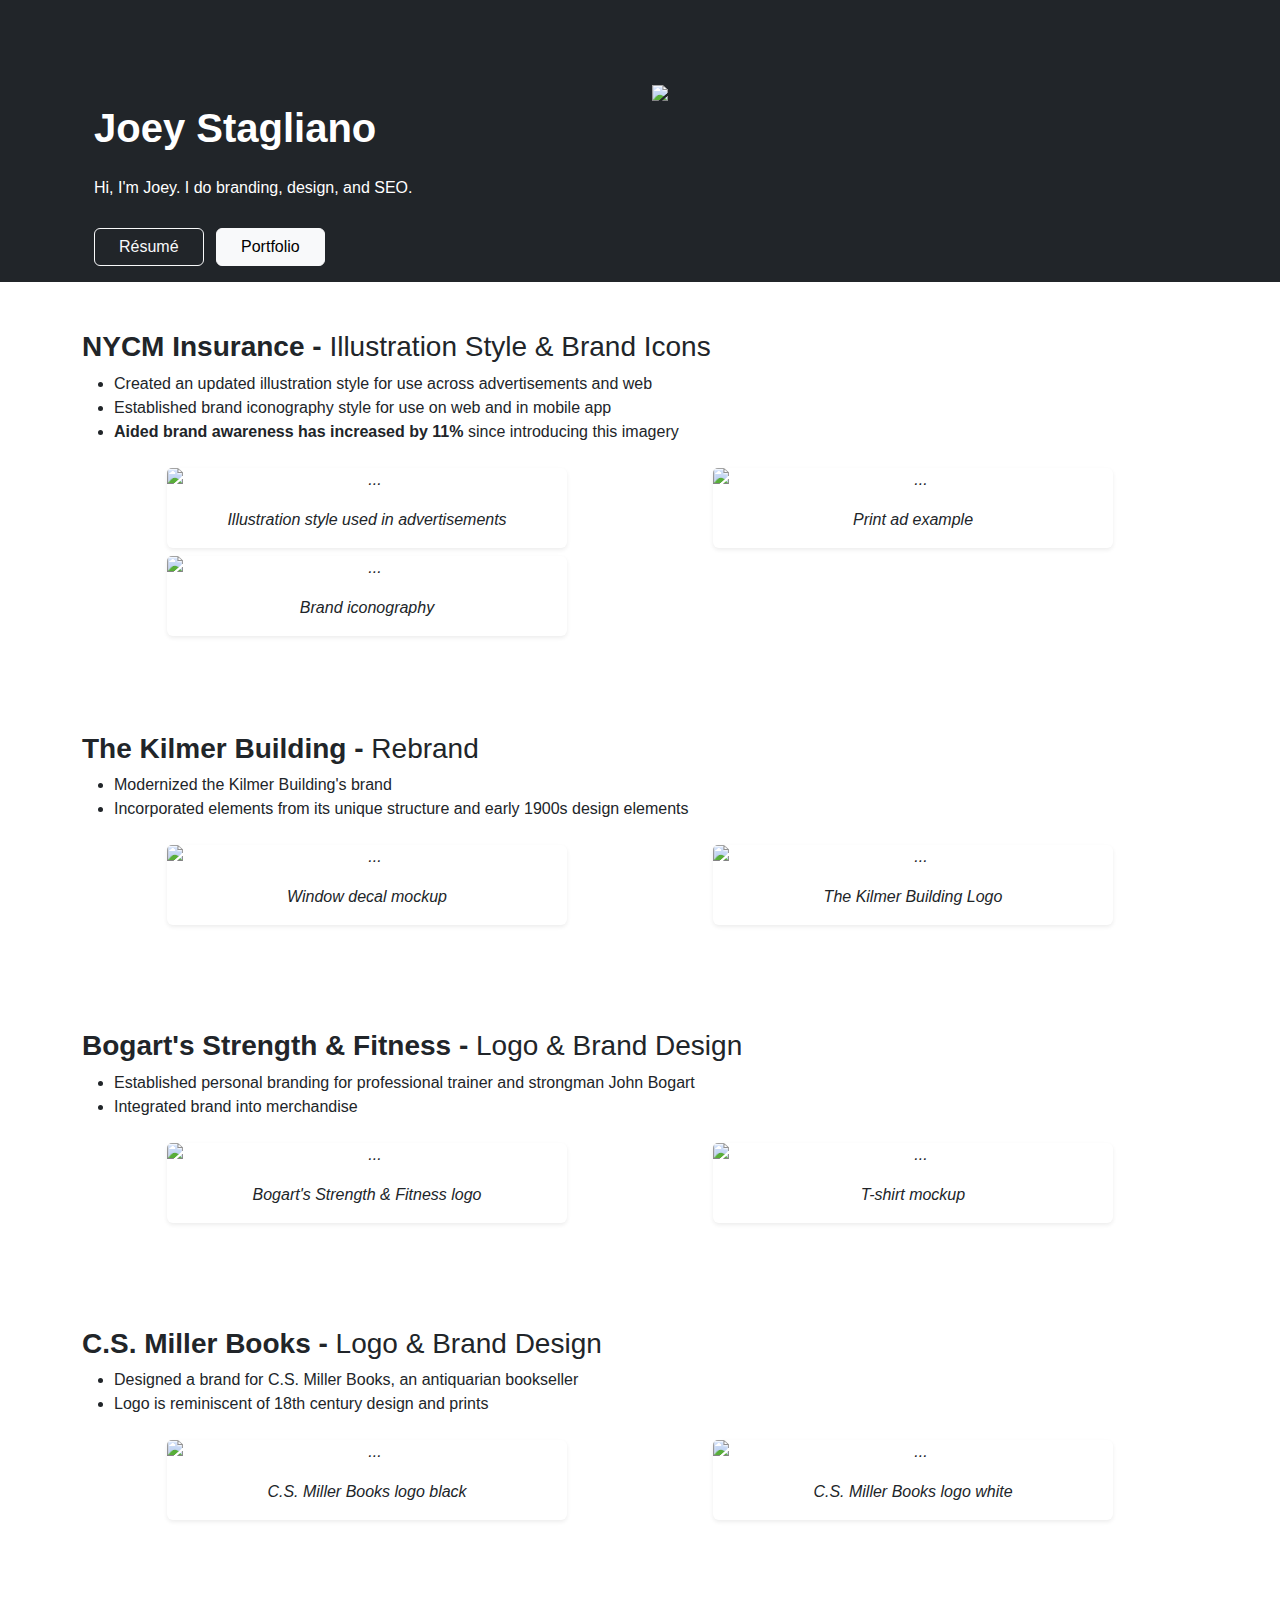
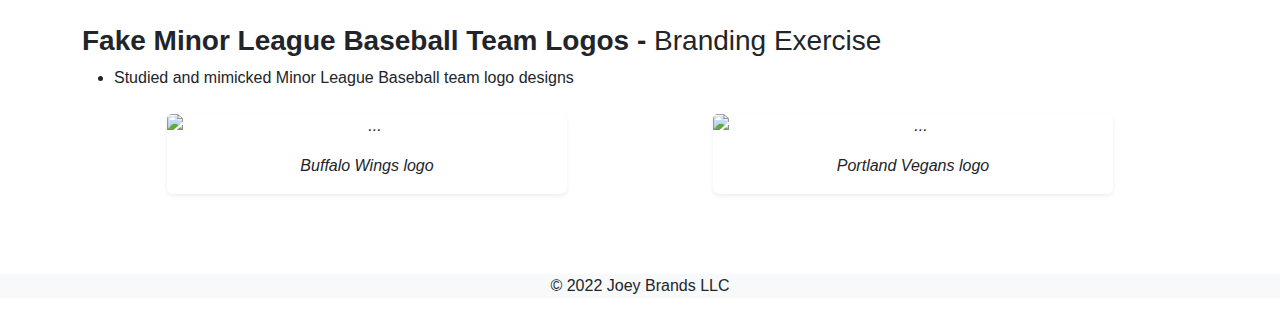
==== index.html @ 72ff2946 "Update index.html" ====
<!DOCTYPE html>
<html lang="en" >
<head>
  <meta name="viewport" content="width=device-width, initial-scale=1">
  <meta charset="UTF-8">
  <title>Portfolio | Joey Stagliano | Joey Brands LLC</title>
  <link rel='stylesheet' href='https://cdnjs.cloudflare.com/ajax/libs/bootstrap/5.0.2/css/bootstrap.min.css'><link rel="stylesheet" href="./style.css">
<link rel="apple-touch-icon" sizes="180x180" href="/apple-touch-icon.png">
<link rel="icon" type="image/png" sizes="32x32" href="/favicon-32x32.png">
<link rel="icon" type="image/png" sizes="16x16" href="/favicon-16x16.png">
<link rel="manifest" href="/site.webmanifest">
  
</head>
<body>
<!-- partial:index.partial.html -->
<nav class="navbar navbar-dark  bg-dark">
  <div class="container">
  <a class="navbar-brand" href="https://www.joeystag.com">
    <img src="https://i.imgur.com/K0CAUh5.png" style="height:70px;"  alt="">
  </a>
  </div>
</nav>
<div class="bg-dark">
<div class="pt-lg-4 container mb-4">
  <div class="row">
  <div class="col-md my-xl-auto text-center text-md-left text-md-start">
<h1 class="my-lg-4  my-3" style="color:white; font-weight:600;">Joey Stagliano</h1>

    <p class="" style="color:white;">Hi, I'm Joey. I do branding, design, and SEO.
      </br></br>
    <a href="https://www.joeystag.com/Joey-Stagliano-Resume.pdf" target="_blank" type="button" class=" px-4 me-1 mt-1 btn btn-outline-light">Résumé</a>
    <button type="button" class="ms-1 mt-1 px-4 btn btn-light" onClick="document.getElementById('port').scrollIntoView();">Portfolio</button>

      
  </div>

<div class="col-md">
  <img class="img-fluid" src="https://imgur.com/apN8vdN.png">
</div>
</div>
  </div>
</div>
<div class="mt-5 mb-4 container port-item" id="port">
  <h3><strong>NYCM Insurance -</strong> Illustration Style & Brand Icons</h3>
  
  <ul>
    <li>Created an updated illustration style for use across advertisements and web</li>
    <li>Established brand iconography style for use on web and in mobile app</li>
    <li><strong>Aided brand awareness has increased by 11%</strong> since introducing this imagery</li>
  </ul>
    
<div class="row container"> 
  <div class="col-md">
  <div class="shadow-sm card my-2 mx-auto" style="max-width:25rem;">
  <img src="https://imgur.com/pEaIpIZ.jpg" class="card-img-top" alt="...">
  <div class="card-body">
    <p class="card-text">Illustration style used in advertisements</p>
  </div>
    
</div>
  <div class="shadow-sm card mx-auto" style="max-width:25rem;">
  <img src="https://imgur.com/qzsL9UN.jpg" class="card-img-top" alt="...">
  <div class="card-body">
    <p class="card-text">Brand iconography</p>
  </div>
    </div>
  </div>
  <div class="col-md">
    <div class="shadow-sm card my-2 mx-auto" style="max-width:25rem;">
  <img src="https://imgur.com/f7AHFjc.jpg" class="card-img-top" alt="...">
  <div class="card-body">
    <p class="card-text">Print ad example</p>
  </div>
    </div>
</div>
  </div>
</div>
</br></br>
<div class="d-none mt-4 mb-4 container port-item">
  <h3><strong>J.D. Power Award -</strong> 3D Render</h3>
  <p><u>Prompt:</u> Find innovative ways to announce our company's reception of the J.D. Power Award.</p>
  
  <p><u>Solution:</u> Developed a 3D model of the J.D. Power Award. Incorporated 3D model into television ads and Snapchat Lenses. Approved for official use by J.D. Power and Associates.</p>
</div>

<div class="mt-4 mb-4 container port-item">
  <h3><strong>The Kilmer Building -</strong> Rebrand</h3>
  <ul>
    <li>Modernized the Kilmer Building's brand</li>
    <li>Incorporated elements from its unique structure and early 1900s design elements</li>
  </ul>

  <div class="row container">
  <div class="col-md">
    <div class="shadow-sm card my-2 mx-auto" style="max-width:25rem;">
  <img src="https://imgur.com/TvI74nU.jpg" class="card-img-top" alt="...">
  <div class="card-body">
    <p class="card-text">Window decal mockup</p>
  </div>
    </div>
  </div>
      <div class="col-md">
    <div class="shadow-sm card my-2 mx-auto" style="max-width:25rem;">
  <img src="https://imgur.com/OAW76uk.jpg" class="card-img-top" alt="...">
  <div class="card-body">
    <p class="card-text">The Kilmer Building Logo</p>
  </div>
    </div>
  </div>
    
  </div>


</div>
</br></br>
<div class="mt-4 mb-4 container port-item">
  <h3><strong>Bogart's Strength & Fitness -</strong> Logo & Brand Design</h3>
 <ul>
    <li>Established personal branding for professional trainer and strongman John Bogart</li>
    <li>Integrated brand into merchandise</li>
  </ul>
  <div class="row container">
  <div class="col-md">
    <div class="shadow-sm card my-2 mx-auto" style="max-width:25rem;">
  <img src="https://imgur.com/4O9Qn8U.jpg" class="card-img-top" alt="...">
  <div class="card-body">
    <p class="card-text">Bogart's Strength & Fitness logo</p>
  </div>
    </div>
  </div>
      <div class="col-md">
    <div class="shadow-sm card my-2 mx-auto" style="max-width:25rem;">
  <img src="https://imgur.com/Vyxiqsl.jpg" class="card-img-top" alt="...">
  <div class="card-body">
    <p class="card-text">T-shirt mockup</p>
  </div>
    </div>
  </div>
    
  </div>

</div>
</br></br>
<div class="mt-4 mb-4 container port-item">
  <h3><strong>C.S. Miller Books -</strong> Logo & Brand Design</h3>
    <ul>
    <li>Designed a brand for C.S. Miller Books, an antiquarian bookseller</li>
    <li>Logo is reminiscent of 18th century design and prints</li>
  </ul>

  <div class="row container">
  <div class="col-md">
    <div class="shadow-sm card my-2 mx-auto" style="max-width:25rem;">
  <img src="https://imgur.com/b6PWWic.jpg" class="card-img-top" alt="...">
  <div class="card-body">
    <p class="card-text">C.S. Miller Books logo black</p>
  </div>
    </div>
  </div>
      <div class="col-md">
    <div class="shadow-sm card my-2 mx-auto" style="max-width:25rem;">
  <img src="https://imgur.com/qKmc8zg.jpg" class="card-img-top" alt="...">
  <div class="card-body">
    <p class="card-text">C.S. Miller Books logo white</p>
  </div>
    </div>
  </div>
    
  </div>

 
</div>

</br></br>

<div class="mt-4 mb-4 container port-item">
  <h3><strong>Fake Minor League Baseball Team Logos -</strong> Branding Exercise</h3>

    <ul>
    <li>Studied and mimicked Minor League Baseball team logo designs</li>
  </ul>

  <div class="row container">
  <div class="col-md">
    <div class="shadow-sm card my-2 mx-auto" style="max-width:25rem;">
  <img src="https://imgur.com/6cufSTl.jpg" class="card-img-top" alt="...">
  <div class="card-body">
    <p class="card-text">Buffalo Wings logo</p>
  </div>
    </div>
  </div>
      <div class="col-md">
    <div class="shadow-sm card my-2 mx-auto" style="max-width:25rem;">
  <img src="https://imgur.com/HOObIya.jpg" class="card-img-top" alt="...">
  <div class="card-body">
    <p class="card-text">Portland Vegans logo</p>
  </div>
    </div>
  </div>
    
  </div>
  
</div>

</br></br>

<div class="m-0 text-center contianer-flex bg-light">
  <p>© 2022 Joey Brands LLC</p>
</div>
<!-- partial -->
  <script src='https://cdnjs.cloudflare.com/ajax/libs/bootstrap/5.1.3/js/bootstrap.min.js'></script>
<script src='https://cdnjs.cloudflare.com/ajax/libs/jquery/3.6.0/jquery.min.js'></script>
</body>
</html>
---- style.css ----
body{
  font-family:arial;
  margin:0px;
}

.card{
  border:none;
  text-align:center;
  font-style:italic;
  
}

.row{
  margin-left: 0px;margin-right: 0px;
}
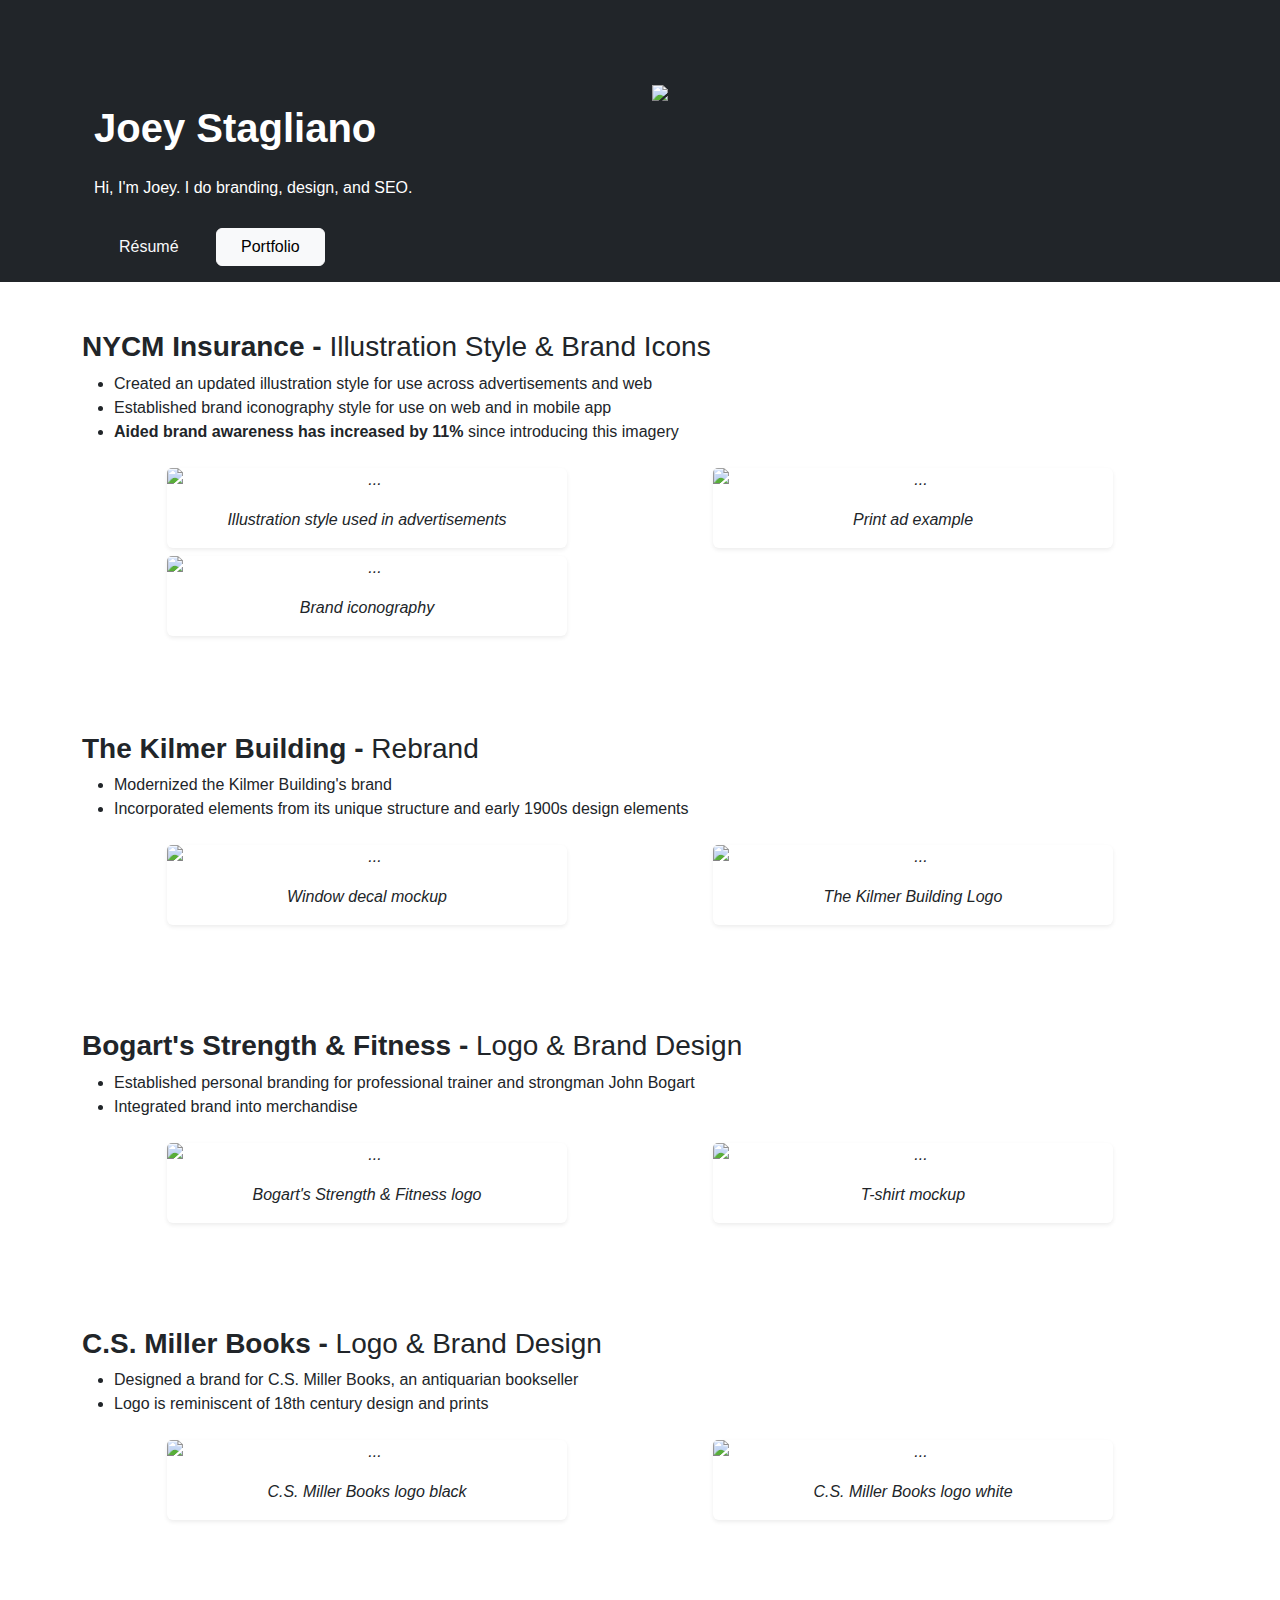
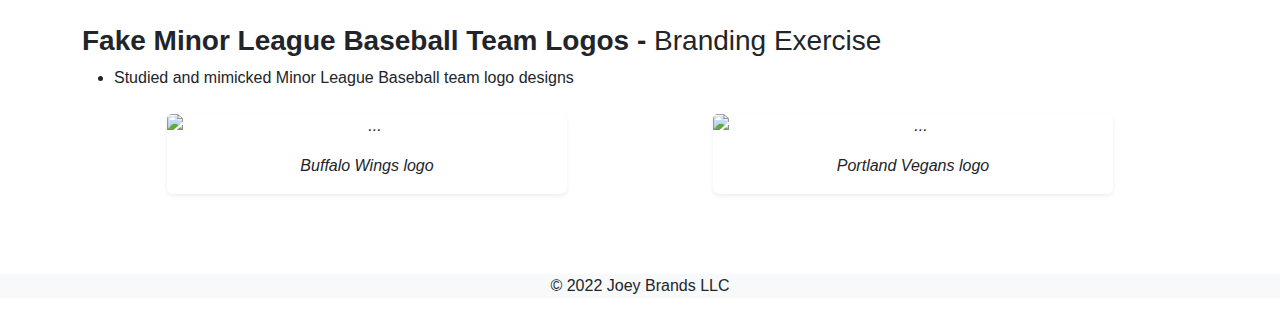
==== commit ed1085fc: "Update index.html" ====
--- a/index.html
+++ b/index.html
@@ -28,7 +28,11 @@
 
     <p class="" style="color:white;">Hi, I'm Joey. I do branding, design, and SEO.
       </br></br>
-    <a href="https://www.joeystag.com/Joey-Stagliano-Resume.pdf" target="_blank" type="button" class=" px-4 me-1 mt-1 btn btn-outline-light">Résumé</a>
+    <a href="https://www.joeystag.com/Joey-Stagliano-Resume.pdf" style="background-color: transparent;
+    border: 1px solid transparent;
+    padding: 0.375rem 0.75rem;
+    font-size: 1rem;
+    border-radius: 0.25rem;" target="_blank" type="button" class=" px-4 me-1 mt-1 btn btn-outline-light">Résumé</a>
     <button type="button" class="ms-1 mt-1 px-4 btn btn-light" onClick="document.getElementById('port').scrollIntoView();">Portfolio</button>
 
       
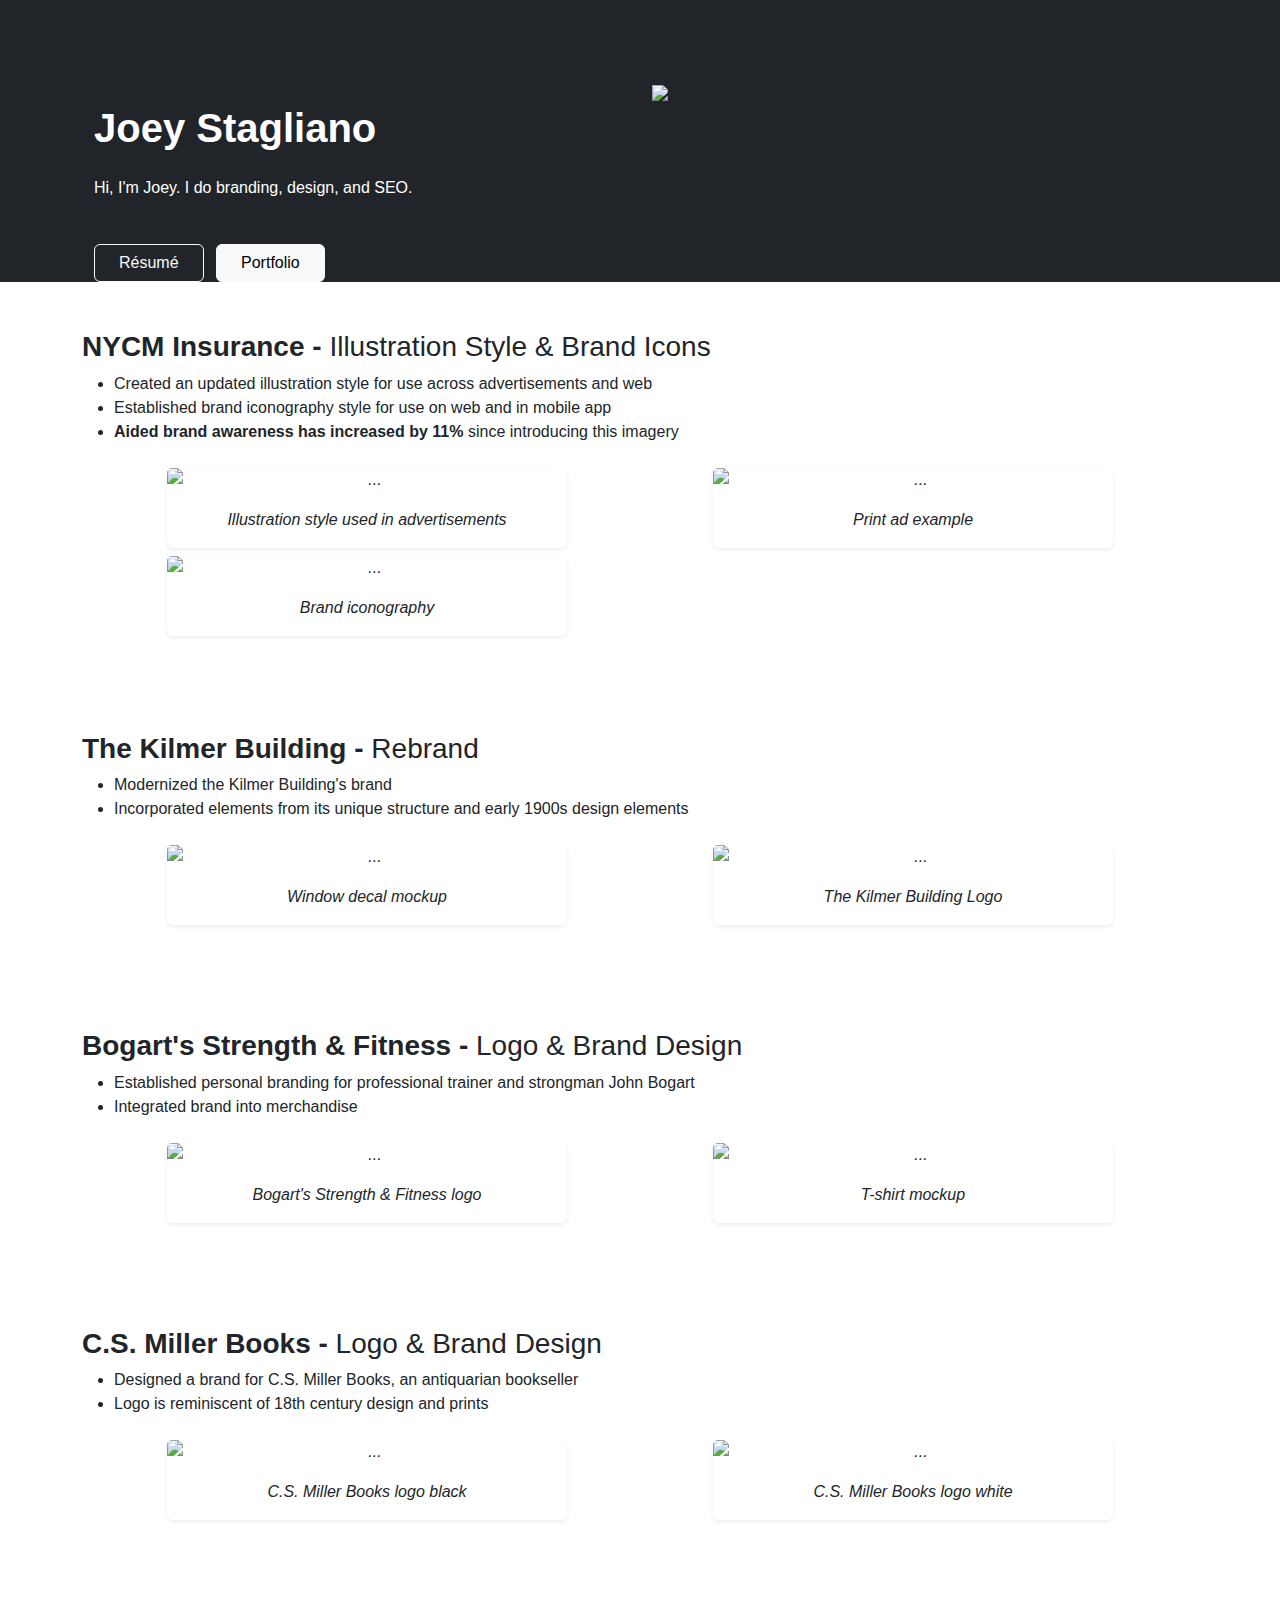
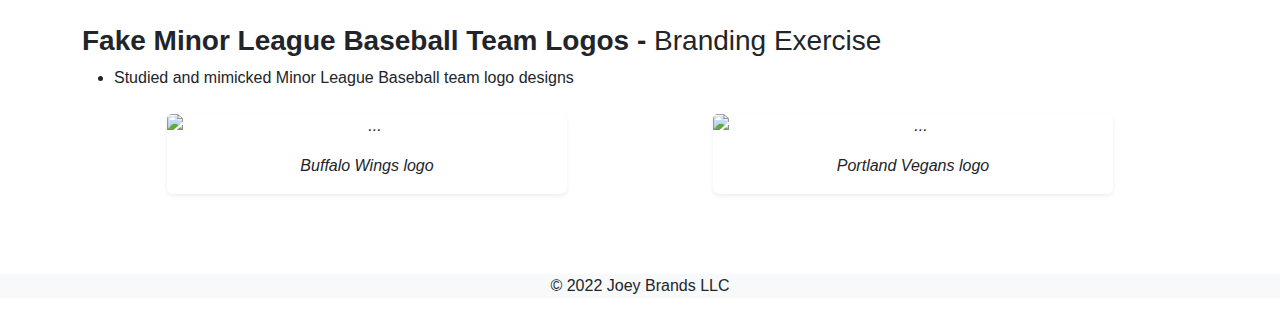
==== commit cf5d9d97: "Update index.html" ====
--- a/index.html
+++ b/index.html
@@ -28,11 +28,7 @@
 
     <p class="" style="color:white;">Hi, I'm Joey. I do branding, design, and SEO.
       </br></br>
-    <a href="https://www.joeystag.com/Joey-Stagliano-Resume.pdf" style="background-color: transparent;
-    border: 1px solid transparent;
-    padding: 0.375rem 0.75rem;
-    font-size: 1rem;
-    border-radius: 0.25rem;" target="_blank" type="button" class=" px-4 me-1 mt-1 btn btn-outline-light">Résumé</a>
+    <div href="https://www.joeystag.com/Joey-Stagliano-Resume.pdf" style="" target="_blank" type="button" class=" px-4 me-1 mt-1 btn btn-outline-light">Résumé</div>
     <button type="button" class="ms-1 mt-1 px-4 btn btn-light" onClick="document.getElementById('port').scrollIntoView();">Portfolio</button>
 
       
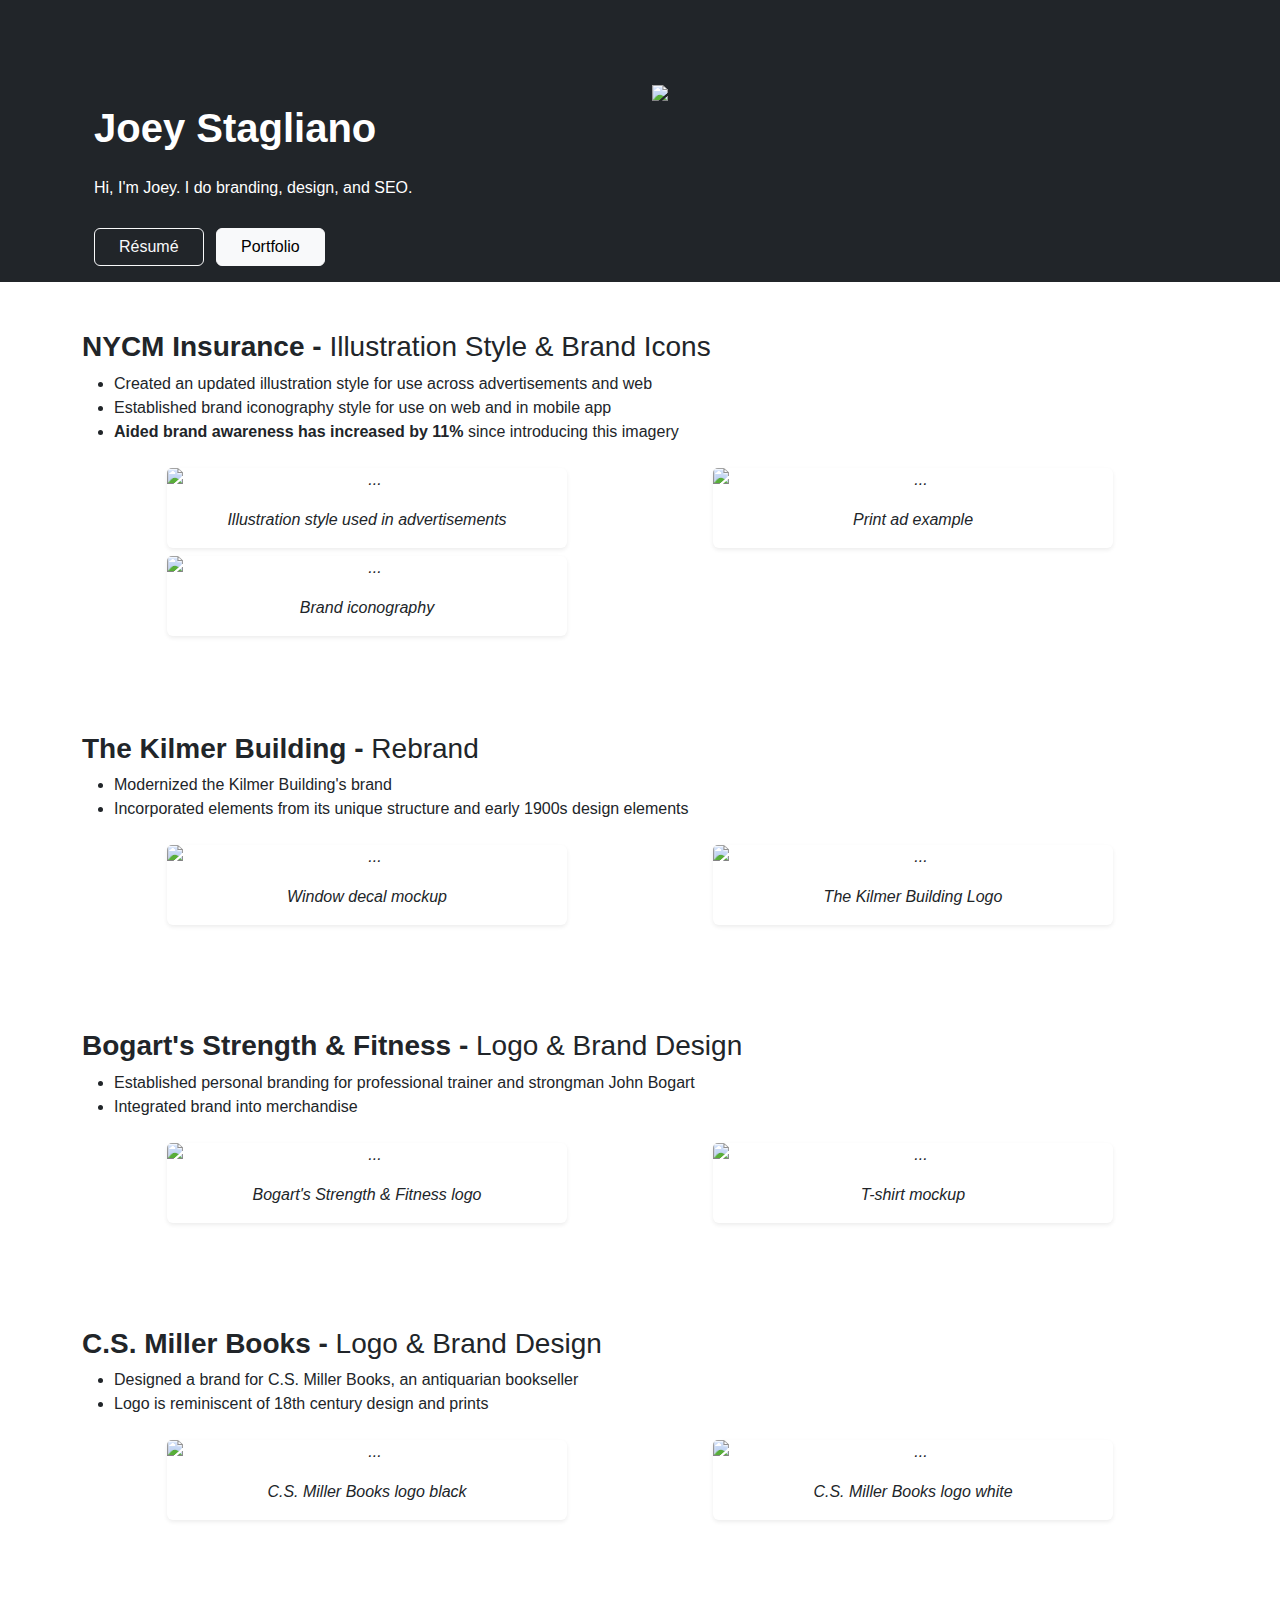
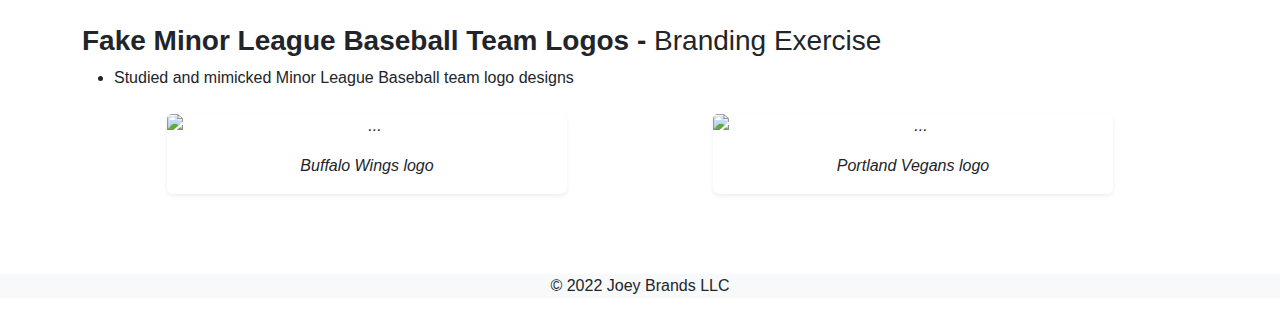
==== commit a8c04fc7: "Update index.html" ====
--- a/index.html
+++ b/index.html
@@ -28,7 +28,7 @@
 
     <p class="" style="color:white;">Hi, I'm Joey. I do branding, design, and SEO.
       </br></br>
-    <div href="https://www.joeystag.com/Joey-Stagliano-Resume.pdf" style="" target="_blank" type="button" class=" px-4 me-1 mt-1 btn btn-outline-light">Résumé</div>
+    <a href="https://www.joeystag.com/Joey-Stagliano-Resume.pdf" style="" target="_blank" type="button" class=" px-4 me-1 mt-1 btn btn-outline-light">Résumé</a>
     <button type="button" class="ms-1 mt-1 px-4 btn btn-light" onClick="document.getElementById('port').scrollIntoView();">Portfolio</button>
 
       
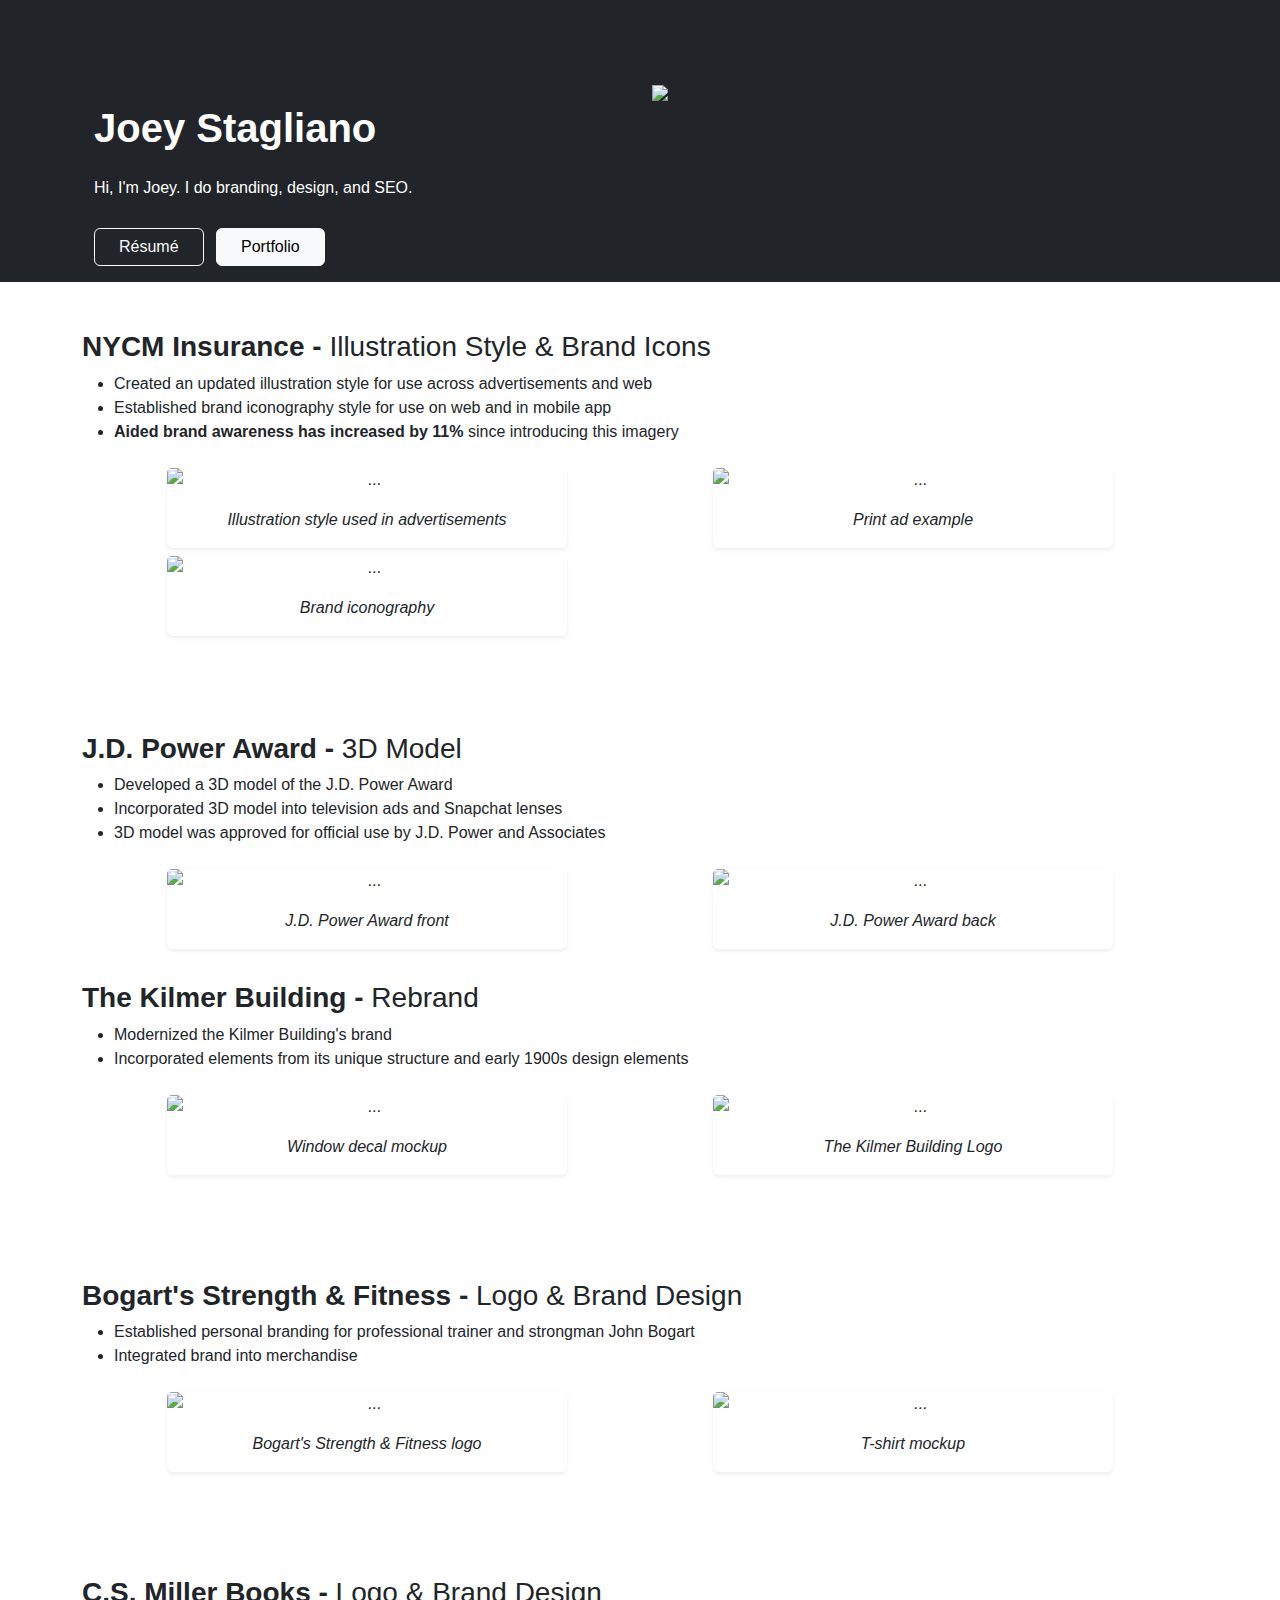
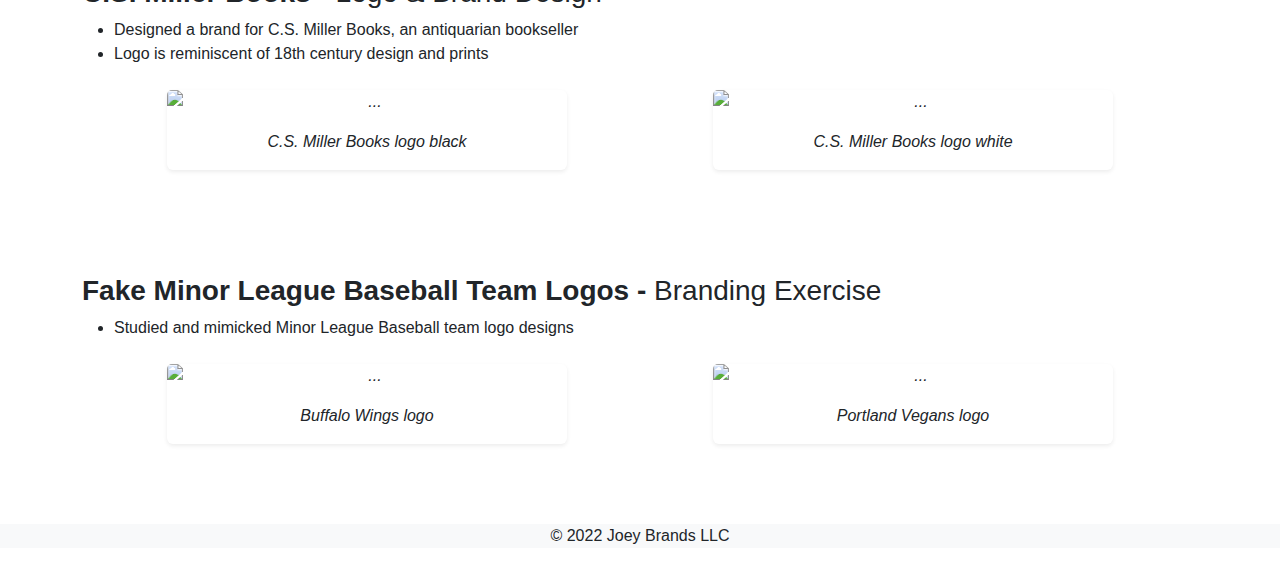
==== commit 3f03912f: "Update index.html" ====
--- a/index.html
+++ b/index.html
@@ -28,7 +28,7 @@
 
     <p class="" style="color:white;">Hi, I'm Joey. I do branding, design, and SEO.
       </br></br>
-    <a href="https://www.joeystag.com/Joey-Stagliano-Resume.pdf" style="" target="_blank" type="button" class=" px-4 me-1 mt-1 btn btn-outline-light">Résumé</a>
+    <a href="https://www.joeystag.com/Joey-Stagliano-Resume.pdf" style="" target="_blank" class=" px-4 me-1 mt-1 btn btn-outline-light">Résumé</a>
     <button type="button" class="ms-1 mt-1 px-4 btn btn-light" onClick="document.getElementById('port').scrollIntoView();">Portfolio</button>
 
       
@@ -76,11 +76,35 @@
   </div>
 </div>
 </br></br>
-<div class="d-none mt-4 mb-4 container port-item">
-  <h3><strong>J.D. Power Award -</strong> 3D Render</h3>
-  <p><u>Prompt:</u> Find innovative ways to announce our company's reception of the J.D. Power Award.</p>
-  
-  <p><u>Solution:</u> Developed a 3D model of the J.D. Power Award. Incorporated 3D model into television ads and Snapchat Lenses. Approved for official use by J.D. Power and Associates.</p>
+<div class="mt-4 mb-4 container port-item">
+  <h3><strong>J.D. Power Award -</strong> 3D Model</h3>
+  <ul>
+    <li>Developed a 3D model of the J.D. Power Award</li>
+    <li>Incorporated 3D model into television ads and Snapchat lenses</li>
+    <li>3D model was approved for official use by J.D. Power and Associates</li>
+  </ul>
+
+  <div class="row container">
+  <div class="col-md">
+    <div class="shadow-sm card my-2 mx-auto" style="max-width:25rem;">
+  <img src="https://imgur.com/NRsNWrU.jpg" class="card-img-top" alt="...">
+  <div class="card-body">
+    <p class="card-text">J.D. Power Award front</p>
+  </div>
+    </div>
+  </div>
+      <div class="col-md">
+    <div class="shadow-sm card my-2 mx-auto" style="max-width:25rem;">
+  <img src="https://imgur.com/by4s08Q.jpg" class="card-img-top" alt="...">
+  <div class="card-body">
+    <p class="card-text">J.D. Power Award back</p>
+  </div>
+    </div>
+  </div>
+    
+  </div>
+
+
 </div>
 
 <div class="mt-4 mb-4 container port-item">
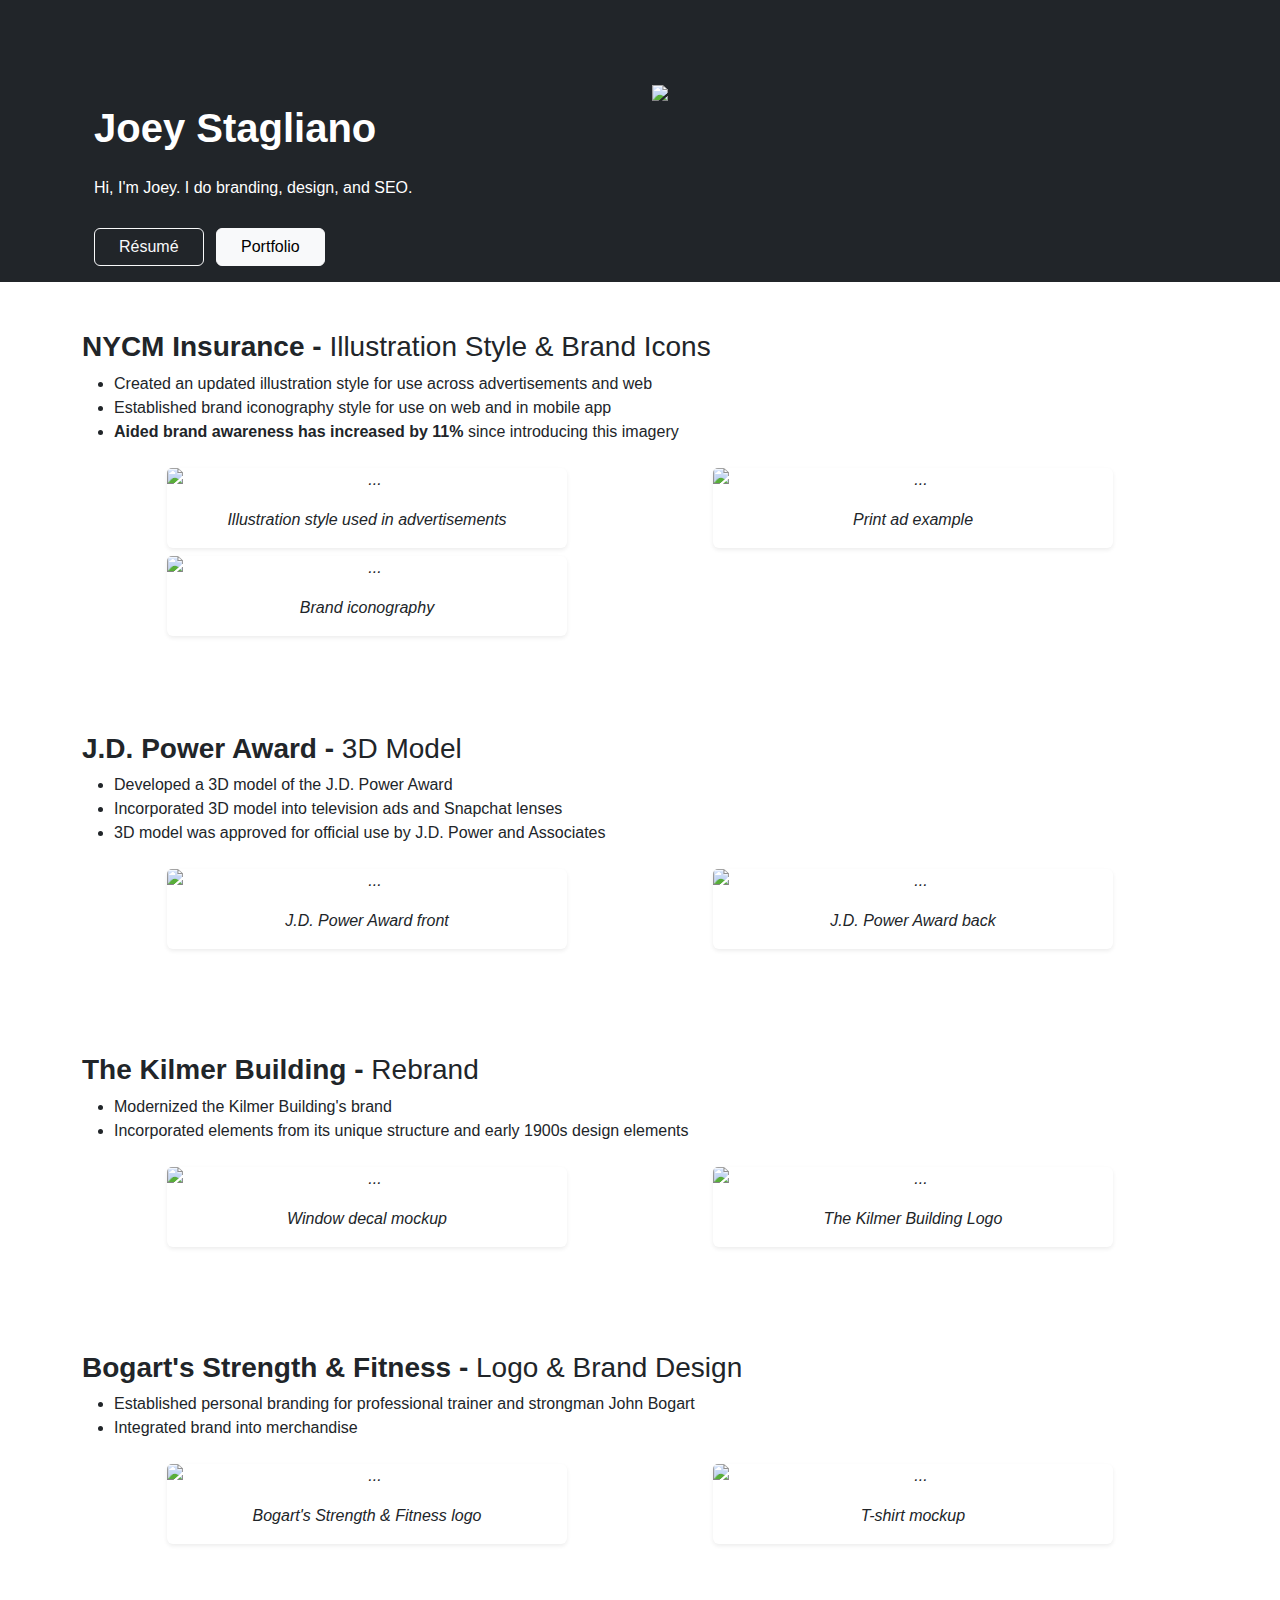
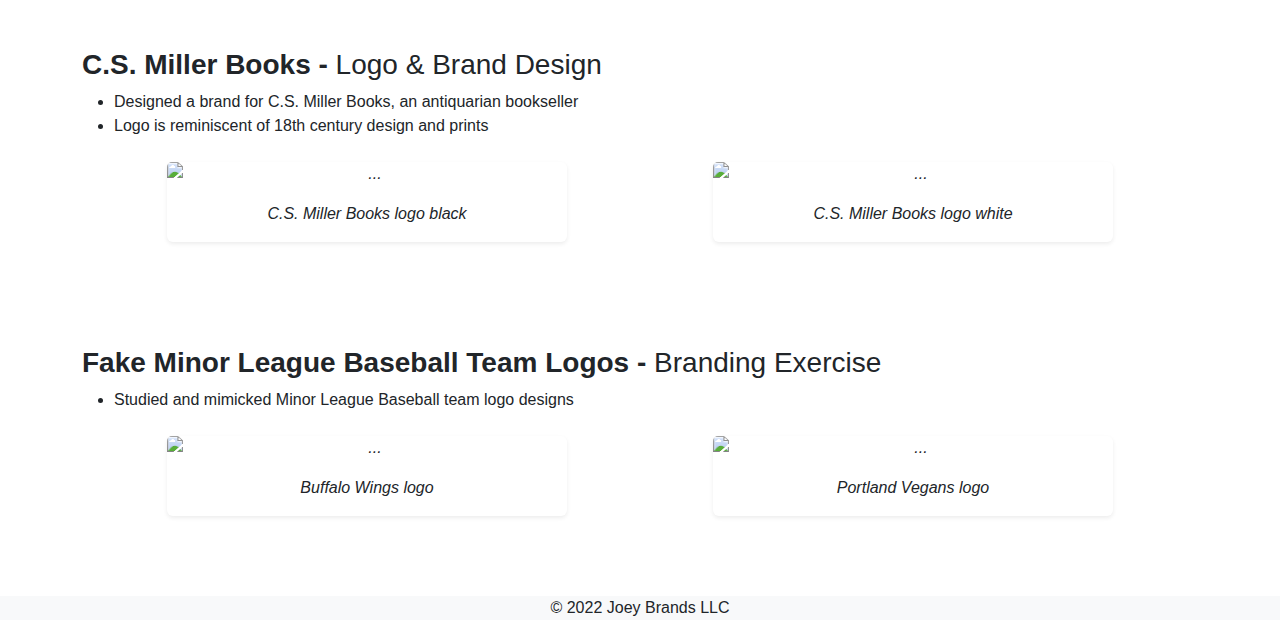
==== commit 7fef1fad: "Update index.html" ====
--- a/index.html
+++ b/index.html
@@ -106,7 +106,7 @@
 
 
 </div>
-
+</br></br>
 <div class="mt-4 mb-4 container port-item">
   <h3><strong>The Kilmer Building -</strong> Rebrand</h3>
   <ul>
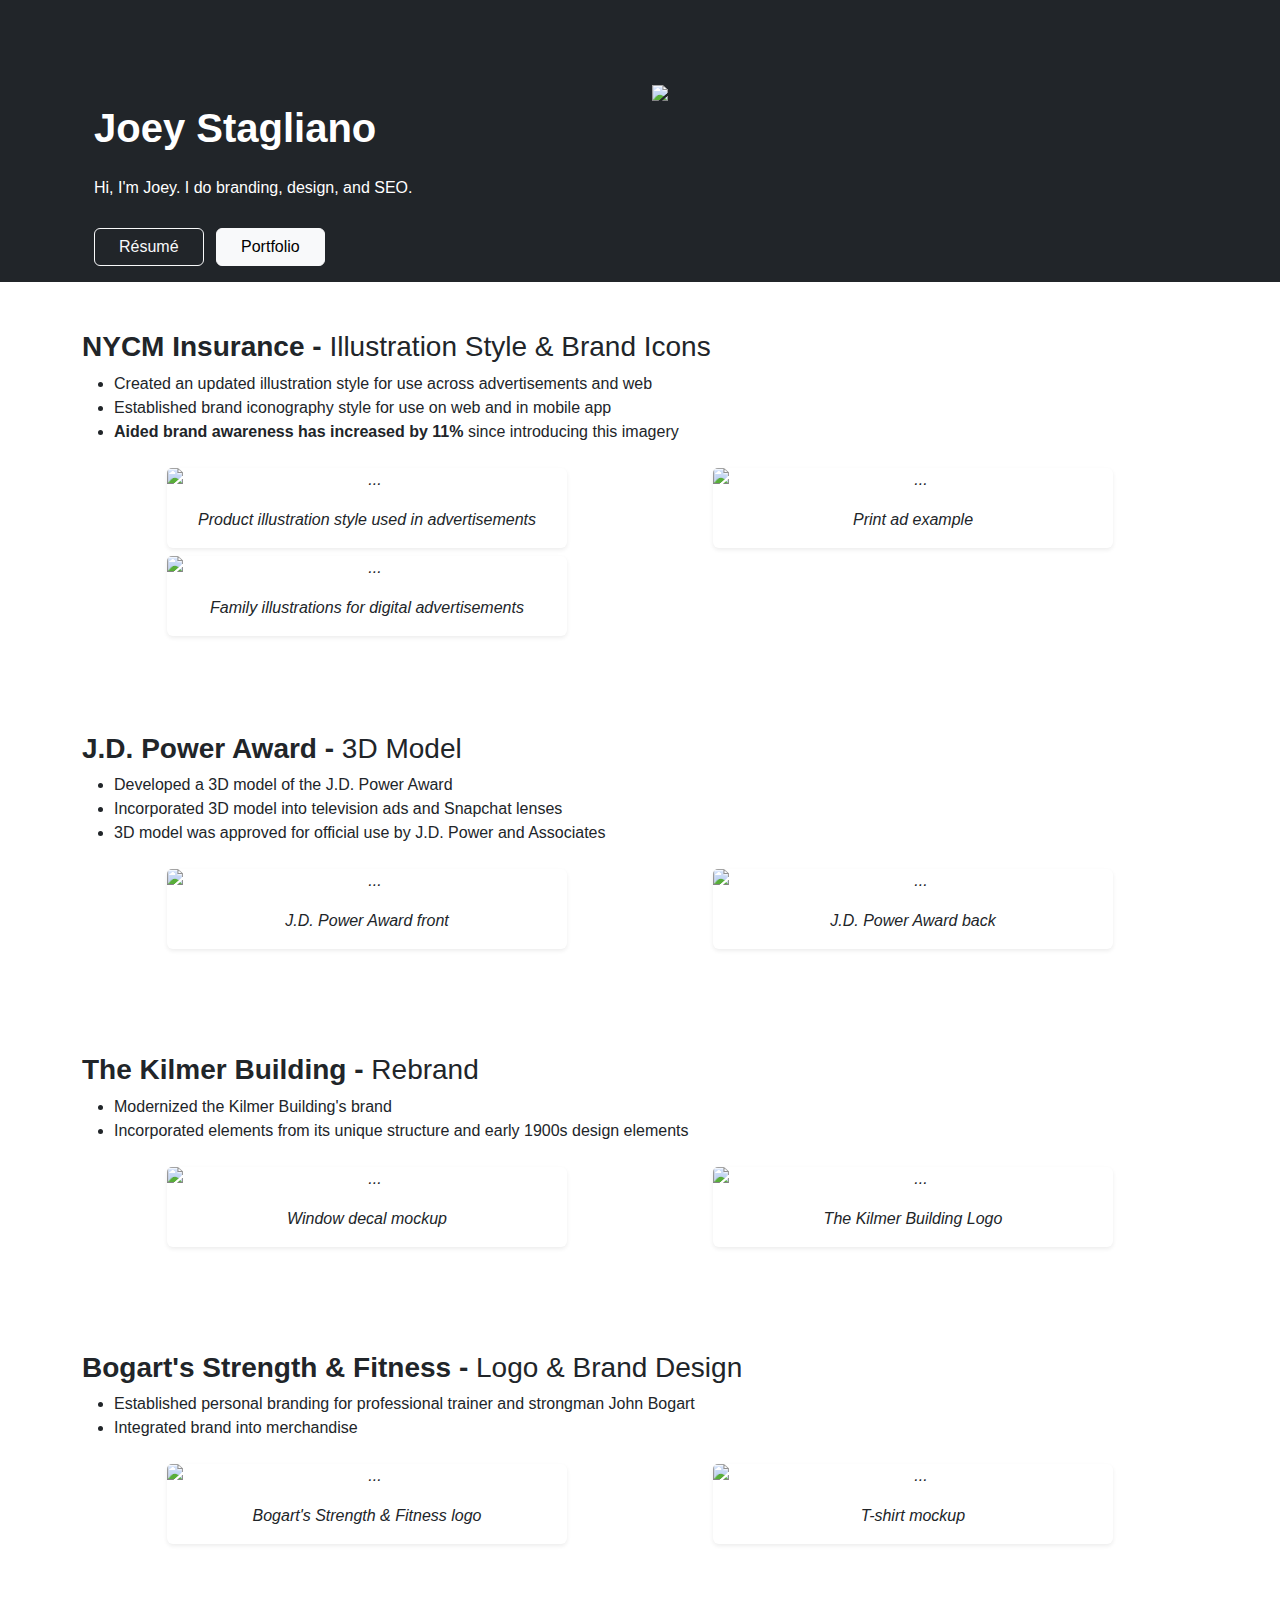
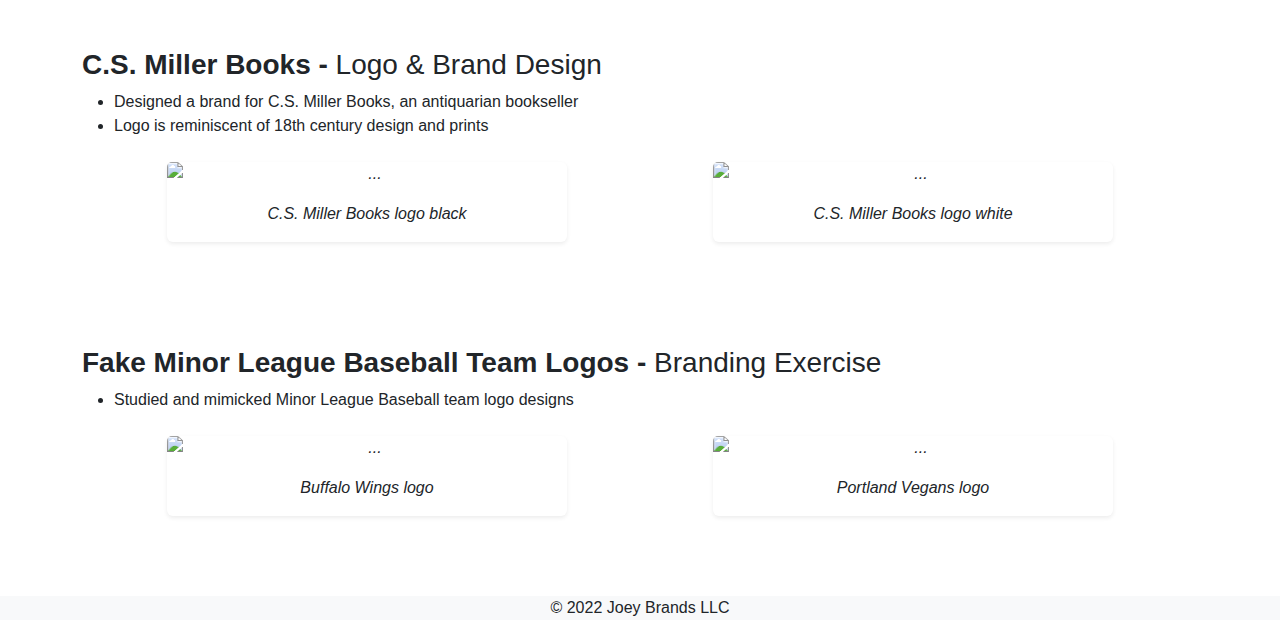
==== commit 7ba14c34: "Update index.html" ====
--- a/index.html
+++ b/index.html
@@ -54,14 +54,14 @@
   <div class="shadow-sm card my-2 mx-auto" style="max-width:25rem;">
   <img src="https://imgur.com/pEaIpIZ.jpg" class="card-img-top" alt="...">
   <div class="card-body">
-    <p class="card-text">Illustration style used in advertisements</p>
+    <p class="card-text">Product illustration style used in advertisements</p>
   </div>
     
 </div>
   <div class="shadow-sm card mx-auto" style="max-width:25rem;">
-  <img src="https://imgur.com/qzsL9UN.jpg" class="card-img-top" alt="...">
-  <div class="card-body">
-    <p class="card-text">Brand iconography</p>
+  <img src="https://imgur.com/qTdxk1b.jpg" class="card-img-top" alt="...">
+  <div class="card-body">
+    <p class="card-text">Family illustrations for digital advertisements</p>
   </div>
     </div>
   </div>
